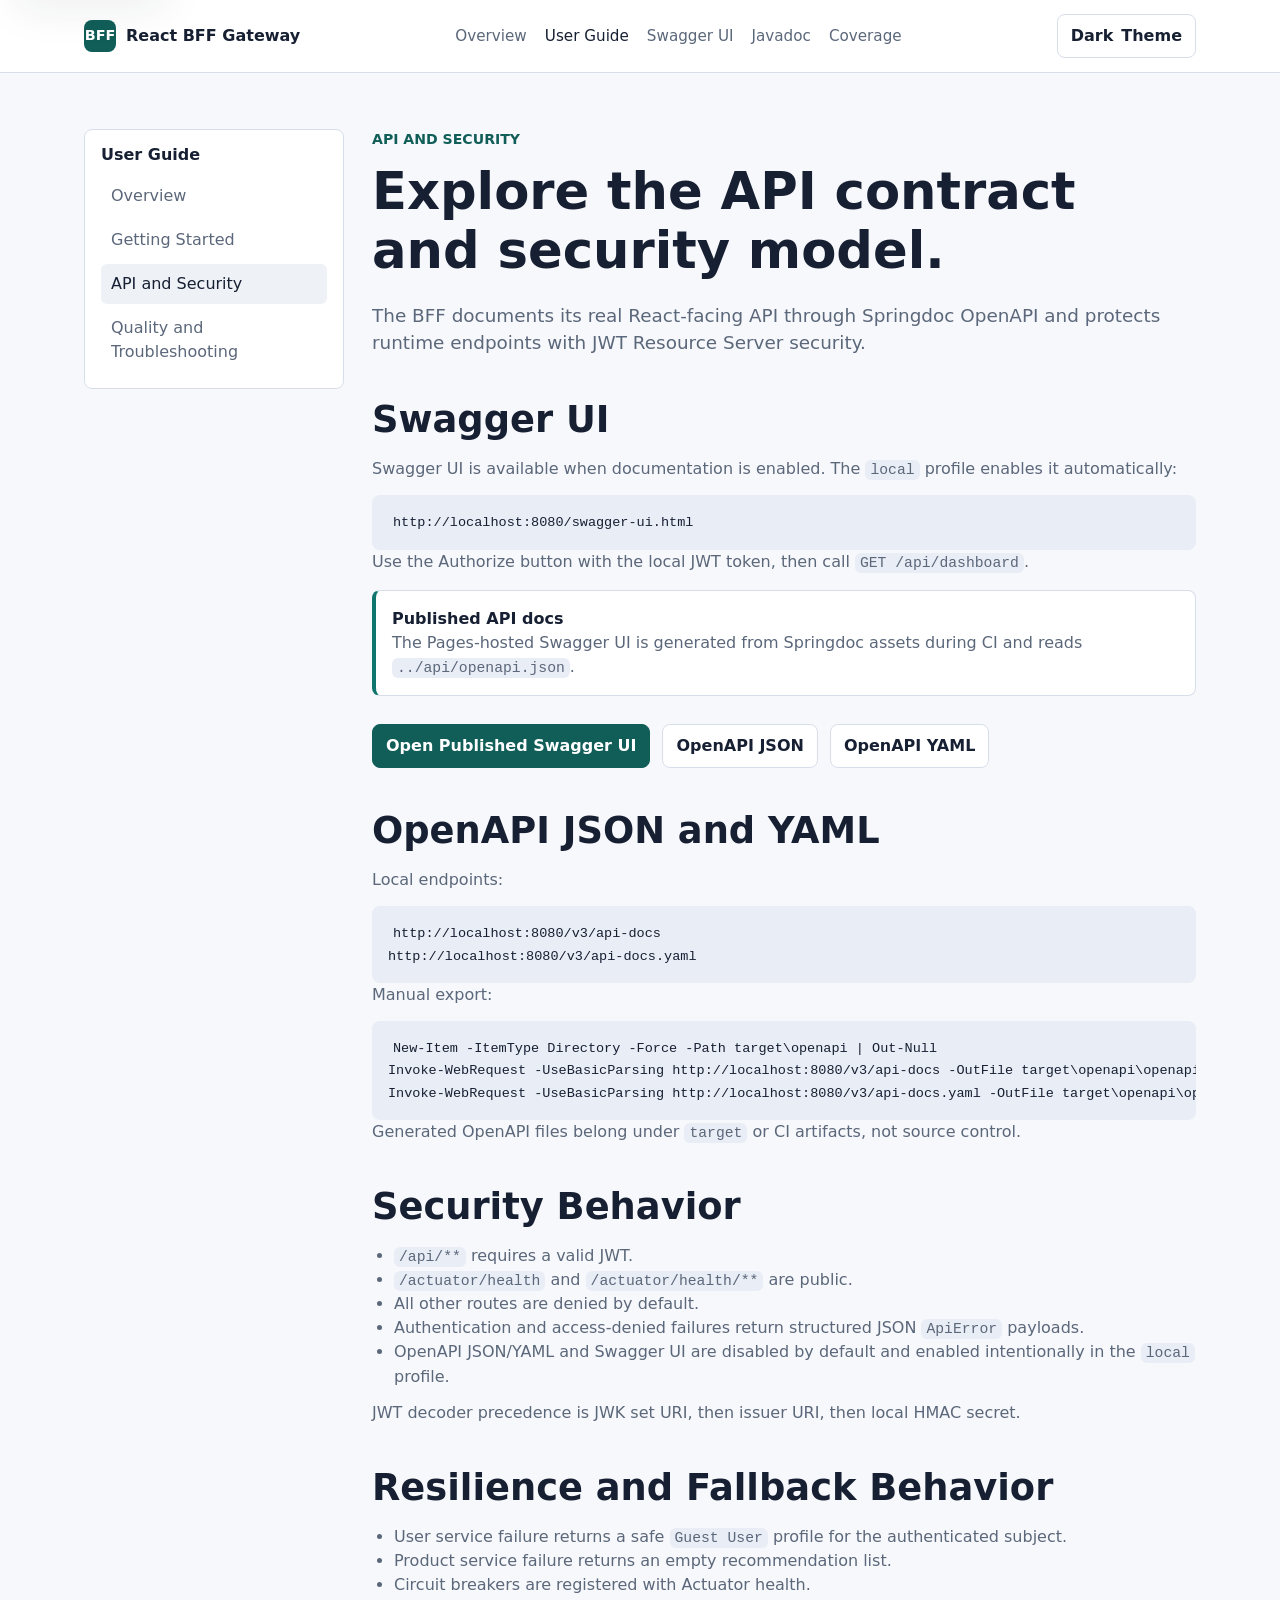
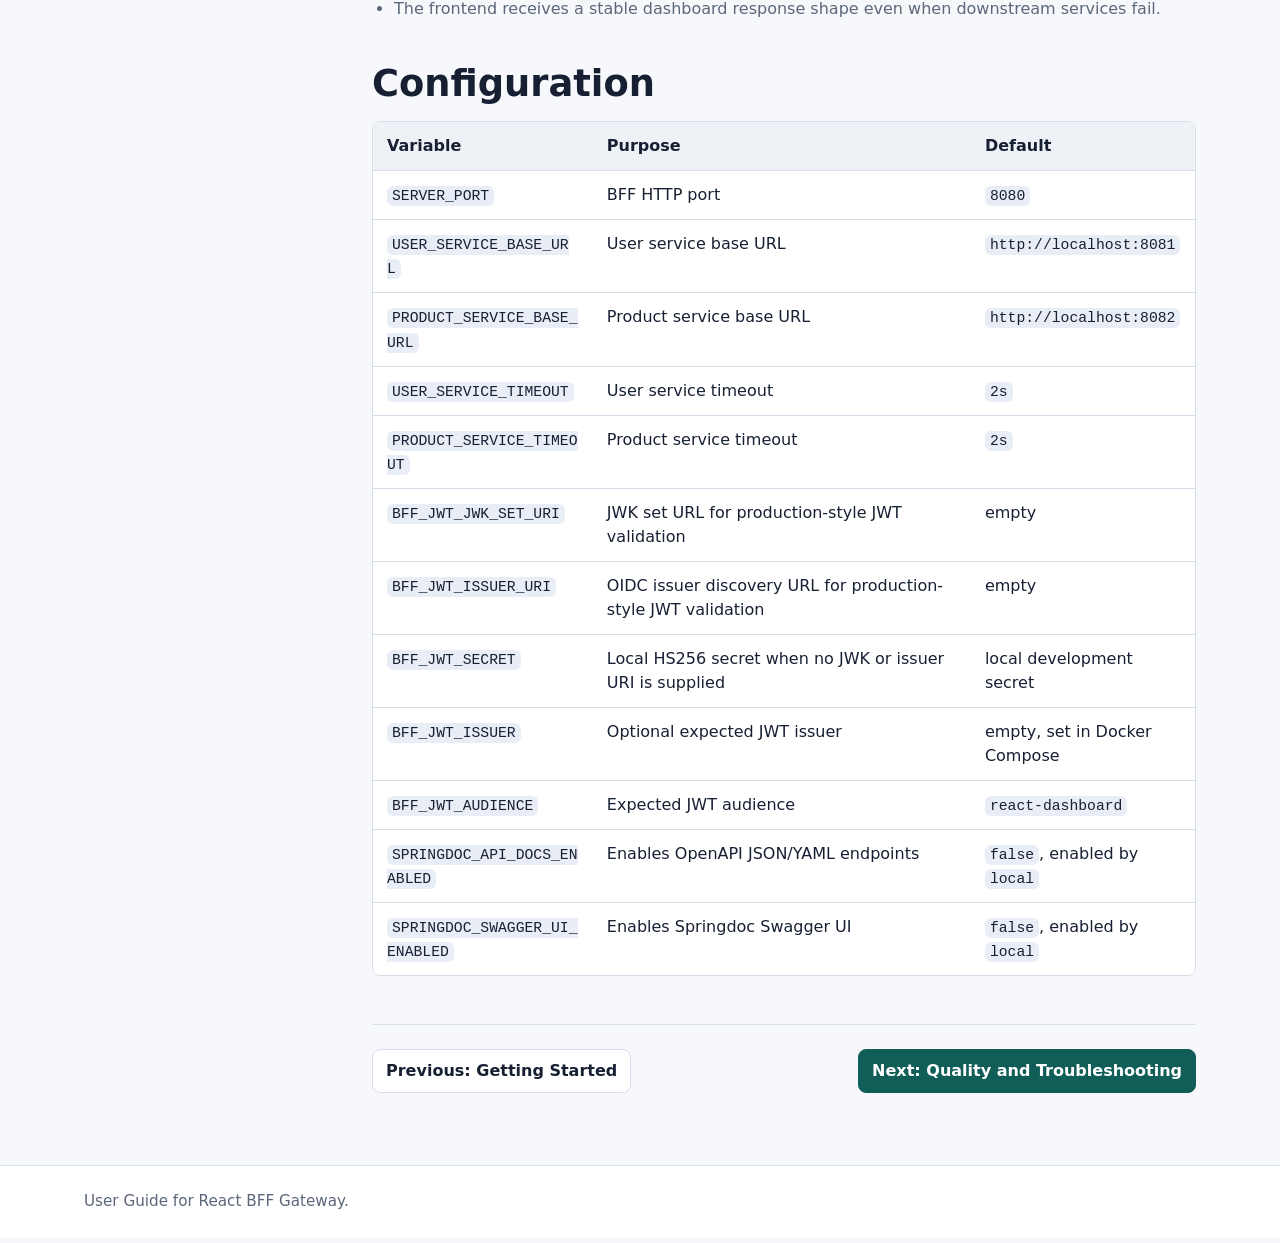
==== .github/pages/user-guide/api-and-security.html @ e6f17243 "docs: user guide" ====
<!doctype html>
<html lang="en">
<head>
  <meta charset="utf-8">
  <meta name="viewport" content="width=device-width, initial-scale=1">
  <meta name="color-scheme" content="light dark">
  <meta name="description" content="Swagger UI, OpenAPI, JWT security, configuration, and resilience behavior for React BFF Gateway.">
  <title>API and Security - React BFF Gateway</title>
  <link rel="stylesheet" href="../assets/styles.css">
  <script src="../assets/theme.js" defer></script>
</head>
<body>
  <a class="skip-link" href="#main">Skip to content</a>
  <header class="site-header">
    <nav class="nav" aria-label="Primary navigation">
      <a class="brand" href="../" aria-label="React BFF Gateway home">
        <span class="brand-mark" aria-hidden="true">BFF</span>
        <span>React BFF Gateway</span>
      </a>
      <div class="nav-links" aria-label="Primary links">
        <a href="../">Overview</a>
        <a href="./" aria-current="page">User Guide</a>
        <a href="../swagger-ui/">Swagger UI</a>
        <a href="../javadoc/">Javadoc</a>
        <a href="../coverage/">Coverage</a>
      </div>
      <div class="nav-actions">
        <button class="theme-toggle" type="button" data-theme-toggle aria-label="Switch color theme" aria-pressed="false">
          <span class="theme-icon" aria-hidden="true">Dark</span>
          <span class="theme-label">Theme</span>
        </button>
        <details class="mobile-menu">
          <summary>Menu</summary>
          <div class="mobile-panel">
            <a href="../">Overview</a>
            <a href="./">Guide Overview</a>
            <a href="./getting-started.html">Getting Started</a>
            <a href="./api-and-security.html" aria-current="page">API and Security</a>
            <a href="./quality-and-troubleshooting.html">Quality and Troubleshooting</a>
            <a href="../swagger-ui/">Swagger UI</a>
            <a href="../javadoc/">Javadoc</a>
            <a href="../coverage/">Coverage</a>
          </div>
        </details>
      </div>
    </nav>
  </header>

  <main id="main" class="page-main guide-shell">
    <aside class="guide-sidebar" aria-label="User Guide navigation">
      <h2>User Guide</h2>
      <nav class="guide-nav">
        <a href="./">Overview</a>
        <a href="./getting-started.html">Getting Started</a>
        <a href="./api-and-security.html" aria-current="page">API and Security</a>
        <a href="./quality-and-troubleshooting.html">Quality and Troubleshooting</a>
      </nav>
    </aside>

    <article class="guide-content">
      <header class="guide-header">
        <p class="eyebrow">API and Security</p>
        <h1>Explore the API contract and security model.</h1>
        <p class="lede">
          The BFF documents its real React-facing API through Springdoc OpenAPI and protects runtime endpoints with JWT Resource Server security.
        </p>
      </header>

      <section class="doc-section" aria-labelledby="swagger-title">
        <h2 id="swagger-title">Swagger UI</h2>
        <p>Swagger UI is available when documentation is enabled. The <code>local</code> profile enables it automatically:</p>
        <pre class="code-block"><code>http://localhost:8080/swagger-ui.html</code></pre>
        <p>Use the Authorize button with the local JWT token, then call <code>GET /api/dashboard</code>.</p>
        <div class="callout">
          <strong>Published API docs</strong>
          <p>The Pages-hosted Swagger UI is generated from Springdoc assets during CI and reads <code>../api/openapi.json</code>.</p>
        </div>
        <div class="actions">
          <a class="button primary" href="../swagger-ui/">Open Published Swagger UI</a>
          <a class="button" href="../api/openapi.json">OpenAPI JSON</a>
          <a class="button" href="../api/openapi.yaml">OpenAPI YAML</a>
        </div>
      </section>

      <section class="doc-section" aria-labelledby="openapi-title">
        <h2 id="openapi-title">OpenAPI JSON and YAML</h2>
        <p>Local endpoints:</p>
        <pre class="code-block"><code>http://localhost:8080/v3/api-docs
http://localhost:8080/v3/api-docs.yaml</code></pre>
        <p>Manual export:</p>
        <pre class="code-block"><code>New-Item -ItemType Directory -Force -Path target\openapi | Out-Null
Invoke-WebRequest -UseBasicParsing http://localhost:8080/v3/api-docs -OutFile target\openapi\openapi.json
Invoke-WebRequest -UseBasicParsing http://localhost:8080/v3/api-docs.yaml -OutFile target\openapi\openapi.yaml</code></pre>
        <p>Generated OpenAPI files belong under <code>target</code> or CI artifacts, not source control.</p>
      </section>

      <section class="doc-section" aria-labelledby="security-title">
        <h2 id="security-title">Security Behavior</h2>
        <ul>
          <li><code>/api/**</code> requires a valid JWT.</li>
          <li><code>/actuator/health</code> and <code>/actuator/health/**</code> are public.</li>
          <li>All other routes are denied by default.</li>
          <li>Authentication and access-denied failures return structured JSON <code>ApiError</code> payloads.</li>
          <li>OpenAPI JSON/YAML and Swagger UI are disabled by default and enabled intentionally in the <code>local</code> profile.</li>
        </ul>
        <p>JWT decoder precedence is JWK set URI, then issuer URI, then local HMAC secret.</p>
      </section>

      <section class="doc-section" aria-labelledby="resilience-title">
        <h2 id="resilience-title">Resilience and Fallback Behavior</h2>
        <ul>
          <li>User service failure returns a safe <code>Guest User</code> profile for the authenticated subject.</li>
          <li>Product service failure returns an empty recommendation list.</li>
          <li>Circuit breakers are registered with Actuator health.</li>
          <li>The frontend receives a stable dashboard response shape even when downstream services fail.</li>
        </ul>
      </section>

      <section class="doc-section" aria-labelledby="config-title">
        <h2 id="config-title">Configuration</h2>
        <div class="table-wrap">
          <table>
            <thead>
              <tr>
                <th scope="col">Variable</th>
                <th scope="col">Purpose</th>
                <th scope="col">Default</th>
              </tr>
            </thead>
            <tbody>
              <tr><td><code>SERVER_PORT</code></td><td>BFF HTTP port</td><td><code>8080</code></td></tr>
              <tr><td><code>USER_SERVICE_BASE_URL</code></td><td>User service base URL</td><td><code>http://localhost:8081</code></td></tr>
              <tr><td><code>PRODUCT_SERVICE_BASE_URL</code></td><td>Product service base URL</td><td><code>http://localhost:8082</code></td></tr>
              <tr><td><code>USER_SERVICE_TIMEOUT</code></td><td>User service timeout</td><td><code>2s</code></td></tr>
              <tr><td><code>PRODUCT_SERVICE_TIMEOUT</code></td><td>Product service timeout</td><td><code>2s</code></td></tr>
              <tr><td><code>BFF_JWT_JWK_SET_URI</code></td><td>JWK set URL for production-style JWT validation</td><td>empty</td></tr>
              <tr><td><code>BFF_JWT_ISSUER_URI</code></td><td>OIDC issuer discovery URL for production-style JWT validation</td><td>empty</td></tr>
              <tr><td><code>BFF_JWT_SECRET</code></td><td>Local HS256 secret when no JWK or issuer URI is supplied</td><td>local development secret</td></tr>
              <tr><td><code>BFF_JWT_ISSUER</code></td><td>Optional expected JWT issuer</td><td>empty, set in Docker Compose</td></tr>
              <tr><td><code>BFF_JWT_AUDIENCE</code></td><td>Expected JWT audience</td><td><code>react-dashboard</code></td></tr>
              <tr><td><code>SPRINGDOC_API_DOCS_ENABLED</code></td><td>Enables OpenAPI JSON/YAML endpoints</td><td><code>false</code>, enabled by <code>local</code></td></tr>
              <tr><td><code>SPRINGDOC_SWAGGER_UI_ENABLED</code></td><td>Enables Springdoc Swagger UI</td><td><code>false</code>, enabled by <code>local</code></td></tr>
            </tbody>
          </table>
        </div>
      </section>

      <nav class="pagination" aria-label="Guide pagination">
        <a class="button" href="./getting-started.html">Previous: Getting Started</a>
        <a class="button primary" href="./quality-and-troubleshooting.html">Next: Quality and Troubleshooting</a>
      </nav>
    </article>
  </main>

  <footer class="site-footer">
    <div class="footer-inner">
      User Guide for React BFF Gateway.
    </div>
  </footer>
</body>
</html>
---- .github/pages/assets/styles.css ----
:root {
  color-scheme: light;
  --bg: #f7f8fb;
  --surface: #ffffff;
  --surface-strong: #eef2f7;
  --text: #172033;
  --muted: #5b677a;
  --border: #d7dee9;
  --accent: #0f766e;
  --accent-strong: #115e59;
  --accent-soft: #d9f3ef;
  --code-bg: #e9edf5;
  --warning-bg: #fff7ed;
  --warning-border: #fed7aa;
  --shadow: 0 18px 44px rgba(20, 32, 51, 0.08);
  font-family: Inter, ui-sans-serif, system-ui, -apple-system, BlinkMacSystemFont, "Segoe UI", sans-serif;
  line-height: 1.5;
}

:root[data-theme="dark"] {
  color-scheme: dark;
  --bg: #0f172a;
  --surface: #172033;
  --surface-strong: #202b43;
  --text: #edf3fb;
  --muted: #abb8ca;
  --border: #33415c;
  --accent: #5eead4;
  --accent-strong: #99f6e4;
  --accent-soft: #123b3a;
  --code-bg: #25324b;
  --warning-bg: #362313;
  --warning-border: #9a5a20;
  --shadow: 0 18px 44px rgba(0, 0, 0, 0.28);
}

* {
  box-sizing: border-box;
}

@media (prefers-reduced-motion: no-preference) {
  html {
    scroll-behavior: smooth;
  }
}

body {
  margin: 0;
  color: var(--text);
  background: var(--bg);
}

a {
  color: var(--accent-strong);
  text-decoration-thickness: 0.08em;
  text-underline-offset: 0.18em;
}

a:hover {
  text-decoration-thickness: 0.14em;
}

code {
  border-radius: 6px;
  padding: 2px 5px;
  background: var(--code-bg);
  font-family: ui-monospace, SFMono-Regular, Consolas, "Liberation Mono", monospace;
  font-size: 0.92em;
}

:not(pre) > code {
  overflow-wrap: anywhere;
}

a:focus-visible,
button:focus-visible,
summary:focus-visible {
  outline: 3px solid var(--accent);
  outline-offset: 3px;
}

.skip-link {
  position: absolute;
  left: 16px;
  top: 12px;
  z-index: 20;
  transform: translateY(-150%);
  padding: 10px 14px;
  border-radius: 6px;
  color: var(--text);
  background: var(--surface);
  box-shadow: var(--shadow);
}

.skip-link:focus {
  transform: translateY(0);
}

.site-header {
  position: sticky;
  top: 0;
  z-index: 10;
  border-bottom: 1px solid var(--border);
  background: color-mix(in srgb, var(--surface) 92%, transparent);
  backdrop-filter: blur(16px);
}

.nav {
  display: flex;
  align-items: center;
  justify-content: space-between;
  gap: 20px;
  max-width: 1160px;
  margin: 0 auto;
  padding: 14px 24px;
}

.brand {
  display: inline-flex;
  align-items: center;
  gap: 10px;
  color: var(--text);
  font-weight: 700;
  text-decoration: none;
}

.brand-mark {
  display: inline-grid;
  width: 32px;
  height: 32px;
  place-items: center;
  border-radius: 8px;
  color: #ffffff;
  background: var(--accent-strong);
  font-size: 0.9rem;
}

:root[data-theme="dark"] .brand-mark {
  color: #062220;
  background: var(--accent);
}

.nav-links {
  display: flex;
  align-items: center;
  gap: 18px;
  font-size: 0.95rem;
}

.nav-links a {
  color: var(--muted);
  text-decoration: none;
}

.nav-links a:hover,
.nav-links a[aria-current="page"] {
  color: var(--text);
}

.nav-actions {
  display: inline-flex;
  align-items: center;
  gap: 10px;
}

.theme-toggle,
.mobile-menu summary,
.button {
  display: inline-flex;
  min-height: 40px;
  align-items: center;
  justify-content: center;
  border: 1px solid var(--border);
  border-radius: 8px;
  padding: 9px 13px;
  color: var(--text);
  background: var(--surface);
  cursor: pointer;
  font: inherit;
  font-weight: 650;
  text-decoration: none;
  text-align: center;
}

.theme-toggle {
  gap: 8px;
}

.mobile-menu {
  position: relative;
  display: none;
}

.mobile-menu summary {
  list-style: none;
}

.mobile-menu summary::-webkit-details-marker {
  display: none;
}

.mobile-panel {
  position: absolute;
  right: 0;
  top: calc(100% + 8px);
  display: grid;
  min-width: 220px;
  gap: 8px;
  border: 1px solid var(--border);
  border-radius: 8px;
  padding: 12px;
  background: var(--surface);
  box-shadow: var(--shadow);
}

.mobile-panel a {
  border-radius: 6px;
  padding: 9px 10px;
  color: var(--text);
  text-decoration: none;
}

.mobile-panel a:hover,
.mobile-panel a[aria-current="page"] {
  background: var(--surface-strong);
}

.page-main {
  max-width: 1160px;
  margin: 0 auto;
  padding: 56px 24px 72px;
}

.hero {
  display: grid;
  grid-template-columns: minmax(0, 1.05fr) minmax(320px, 0.95fr);
  gap: 36px;
  align-items: center;
}

.hero-content {
  min-width: 0;
}

.eyebrow {
  margin: 0 0 12px;
  color: var(--accent-strong);
  font-size: 0.88rem;
  font-weight: 700;
  text-transform: uppercase;
}

h1,
h2,
h3 {
  margin: 0;
  line-height: 1.15;
}

h1 {
  max-width: 760px;
  font-size: clamp(2.35rem, 5vw, 4.6rem);
}

h2 {
  font-size: clamp(1.55rem, 3vw, 2.3rem);
}

h3 {
  font-size: 1.08rem;
}

p {
  margin: 0;
}

.lede {
  max-width: 720px;
  margin-top: 22px;
  color: var(--muted);
  font-size: 1.15rem;
}

.actions {
  display: flex;
  flex-wrap: wrap;
  gap: 12px;
  margin-top: 28px;
}

.button.primary {
  border-color: var(--accent-strong);
  color: #ffffff;
  background: var(--accent-strong);
}

:root[data-theme="dark"] .button.primary {
  color: #062220;
  background: var(--accent);
}

.button:hover {
  border-color: var(--accent);
}

.panel,
.card,
.signal,
.doc-card {
  border: 1px solid var(--border);
  border-radius: 8px;
  background: var(--surface);
  min-width: 0;
}

.panel {
  padding: 22px;
  box-shadow: var(--shadow);
}

.signal-grid,
.card-grid {
  display: grid;
  gap: 14px;
  margin-top: 24px;
}

.signal-grid {
  grid-template-columns: repeat(3, minmax(0, 1fr));
}

.card-grid.two {
  grid-template-columns: repeat(2, minmax(0, 1fr));
}

.card-grid.three {
  grid-template-columns: repeat(3, minmax(0, 1fr));
}

.signal,
.card,
.doc-card {
  padding: 18px;
}

.signal strong,
.card strong,
.doc-card strong {
  display: block;
  margin-bottom: 6px;
}

.signal span,
.card p,
.doc-card p,
.muted {
  color: var(--muted);
}

.section {
  margin-top: 72px;
}

.section-heading {
  display: flex;
  align-items: end;
  justify-content: space-between;
  gap: 24px;
  margin-bottom: 24px;
}

.section-heading p {
  max-width: 600px;
  color: var(--muted);
}

.two-column {
  display: grid;
  grid-template-columns: minmax(0, 1fr) minmax(0, 1fr);
  gap: 18px;
}

.code-block {
  overflow-x: auto;
  max-width: 100%;
  border-radius: 8px;
  margin: 14px 0 0;
  padding: 16px;
  background: var(--code-bg);
  color: var(--text);
  font-size: 0.92rem;
  white-space: pre;
}

.diagram-wrap {
  border: 1px solid var(--border);
  border-radius: 8px;
  background: var(--surface);
  box-shadow: var(--shadow);
  overflow: hidden;
}

.architecture-svg {
  display: block;
  width: 100%;
  height: auto;
}

.architecture-mobile {
  display: none;
}

.architecture-mobile-grid {
  display: grid;
  gap: 12px;
  padding: 18px;
}

.mobile-node {
  border: 1px solid var(--border);
  border-radius: 8px;
  padding: 14px;
  background: var(--surface-strong);
}

.mobile-node strong {
  display: block;
  margin-bottom: 4px;
}

.mobile-node span {
  color: var(--muted);
  font-size: 0.94rem;
}

.mobile-connector {
  color: var(--accent-strong);
  font-weight: 800;
  text-align: center;
}

.box {
  fill: var(--surface-strong);
  stroke: var(--border);
  stroke-width: 1.4;
}

.box-accent {
  fill: var(--accent-soft);
  stroke: var(--accent);
  stroke-width: 1.6;
}

.diagram-text {
  fill: var(--text);
  font-size: 15px;
  font-weight: 700;
}

.diagram-muted {
  fill: var(--muted);
  font-size: 12px;
  font-weight: 500;
}

.arrow {
  fill: none;
  stroke: var(--accent-strong);
  stroke-width: 2.2;
  marker-end: url("#arrowhead");
}

.guide-shell {
  display: grid;
  grid-template-columns: 260px minmax(0, 1fr);
  gap: 28px;
  align-items: start;
}

.guide-sidebar {
  position: sticky;
  top: 84px;
  border: 1px solid var(--border);
  border-radius: 8px;
  padding: 16px;
  background: var(--surface);
}

.guide-sidebar h2 {
  margin-bottom: 12px;
  font-size: 1rem;
}

.guide-nav {
  display: grid;
  gap: 4px;
}

.guide-nav a {
  border-radius: 6px;
  padding: 8px 10px;
  color: var(--muted);
  text-decoration: none;
}

.guide-nav a:hover,
.guide-nav a[aria-current="page"] {
  color: var(--text);
  background: var(--surface-strong);
}

.guide-content {
  min-width: 0;
}

.guide-header {
  margin-bottom: 30px;
}

.guide-header h1 {
  font-size: clamp(2rem, 4vw, 3.4rem);
}

.guide-header .lede {
  max-width: 820px;
}

.doc-section {
  margin-top: 42px;
}

.doc-section > h2 {
  margin-bottom: 16px;
}

.doc-section > h3 {
  margin-top: 24px;
  margin-bottom: 10px;
}

.doc-section p,
.doc-section li {
  color: var(--muted);
}

.doc-section p + p,
.doc-section p + ul,
.doc-section p + ol,
.doc-section ul + p,
.doc-section ol + p {
  margin-top: 12px;
}

.doc-section ul,
.doc-section ol {
  margin: 10px 0 0;
  padding-left: 22px;
}

.callout {
  border: 1px solid var(--border);
  border-left: 4px solid var(--accent);
  border-radius: 8px;
  margin-top: 16px;
  padding: 16px;
  background: var(--surface);
}

.callout.warning {
  border-color: var(--warning-border);
  border-left-color: var(--warning-border);
  background: var(--warning-bg);
}

.table-wrap {
  overflow-x: auto;
  margin-top: 16px;
  border: 1px solid var(--border);
  border-radius: 8px;
}

table {
  width: 100%;
  min-width: 720px;
  border-collapse: collapse;
  background: var(--surface);
}

th,
td {
  border-bottom: 1px solid var(--border);
  padding: 12px 14px;
  text-align: left;
  vertical-align: top;
}

th {
  color: var(--text);
  background: var(--surface-strong);
}

tr:last-child td {
  border-bottom: 0;
}

.pagination {
  display: flex;
  justify-content: space-between;
  gap: 16px;
  margin-top: 48px;
  padding-top: 24px;
  border-top: 1px solid var(--border);
}

.site-footer {
  border-top: 1px solid var(--border);
  color: var(--muted);
  background: var(--surface);
}

.footer-inner {
  max-width: 1160px;
  margin: 0 auto;
  padding: 24px;
  font-size: 0.95rem;
}

@media (max-width: 980px) {
  .hero,
  .two-column,
  .guide-shell {
    grid-template-columns: 1fr;
  }

  .guide-sidebar {
    position: static;
  }

  .signal-grid,
  .card-grid.three {
    grid-template-columns: repeat(2, minmax(0, 1fr));
  }
}

@media (max-width: 760px) {
  .nav {
    padding: 12px 18px;
  }

  .nav-links {
    display: none;
  }

  .mobile-menu {
    display: block;
  }

  .guide-sidebar {
    display: none;
  }

  .page-main {
    padding: 38px 18px 56px;
  }

  .signal-grid,
  .card-grid.two,
  .card-grid.three {
    grid-template-columns: 1fr;
  }

  .section-heading,
  .pagination {
    display: grid;
  }

  .architecture-svg {
    display: none;
  }

  .architecture-mobile {
    display: block;
  }

  .theme-toggle {
    min-width: 44px;
  }

  .theme-label {
    position: absolute;
    width: 1px;
    height: 1px;
    overflow: hidden;
    clip: rect(0, 0, 0, 0);
  }
}
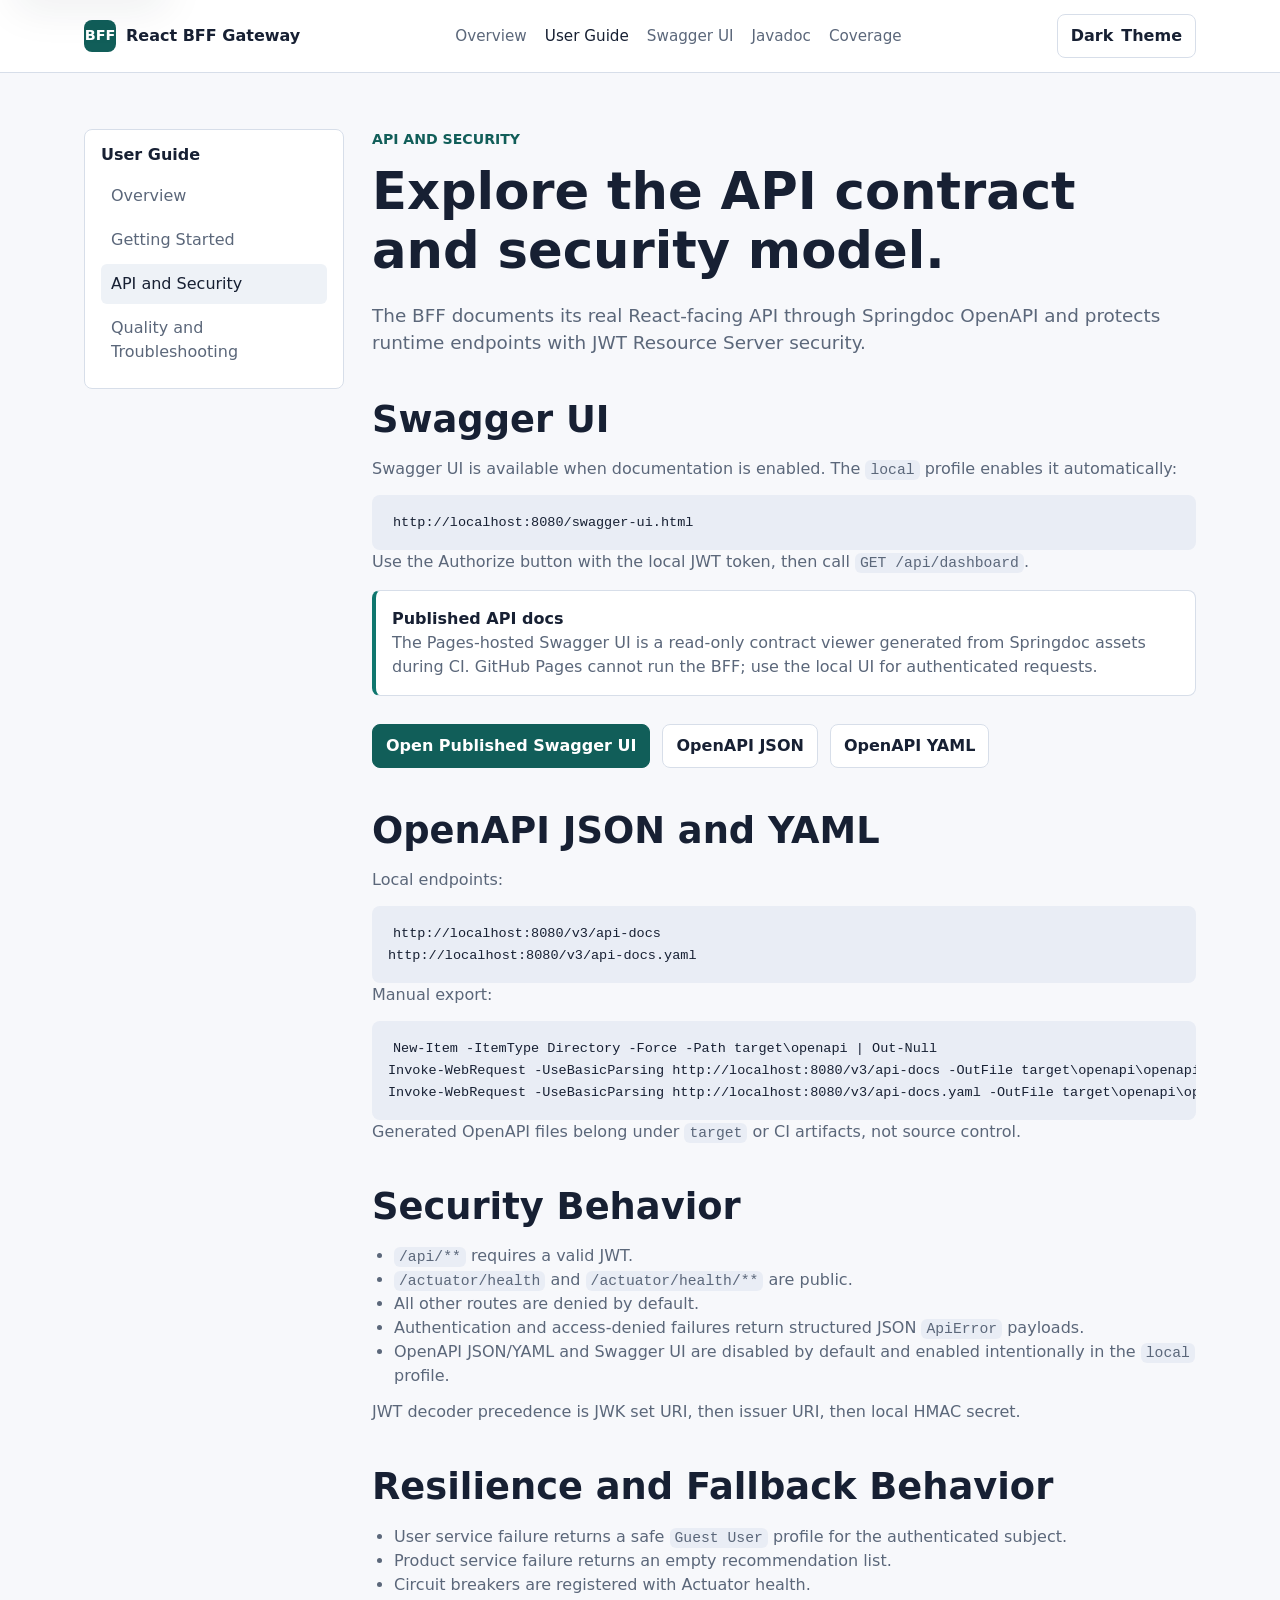
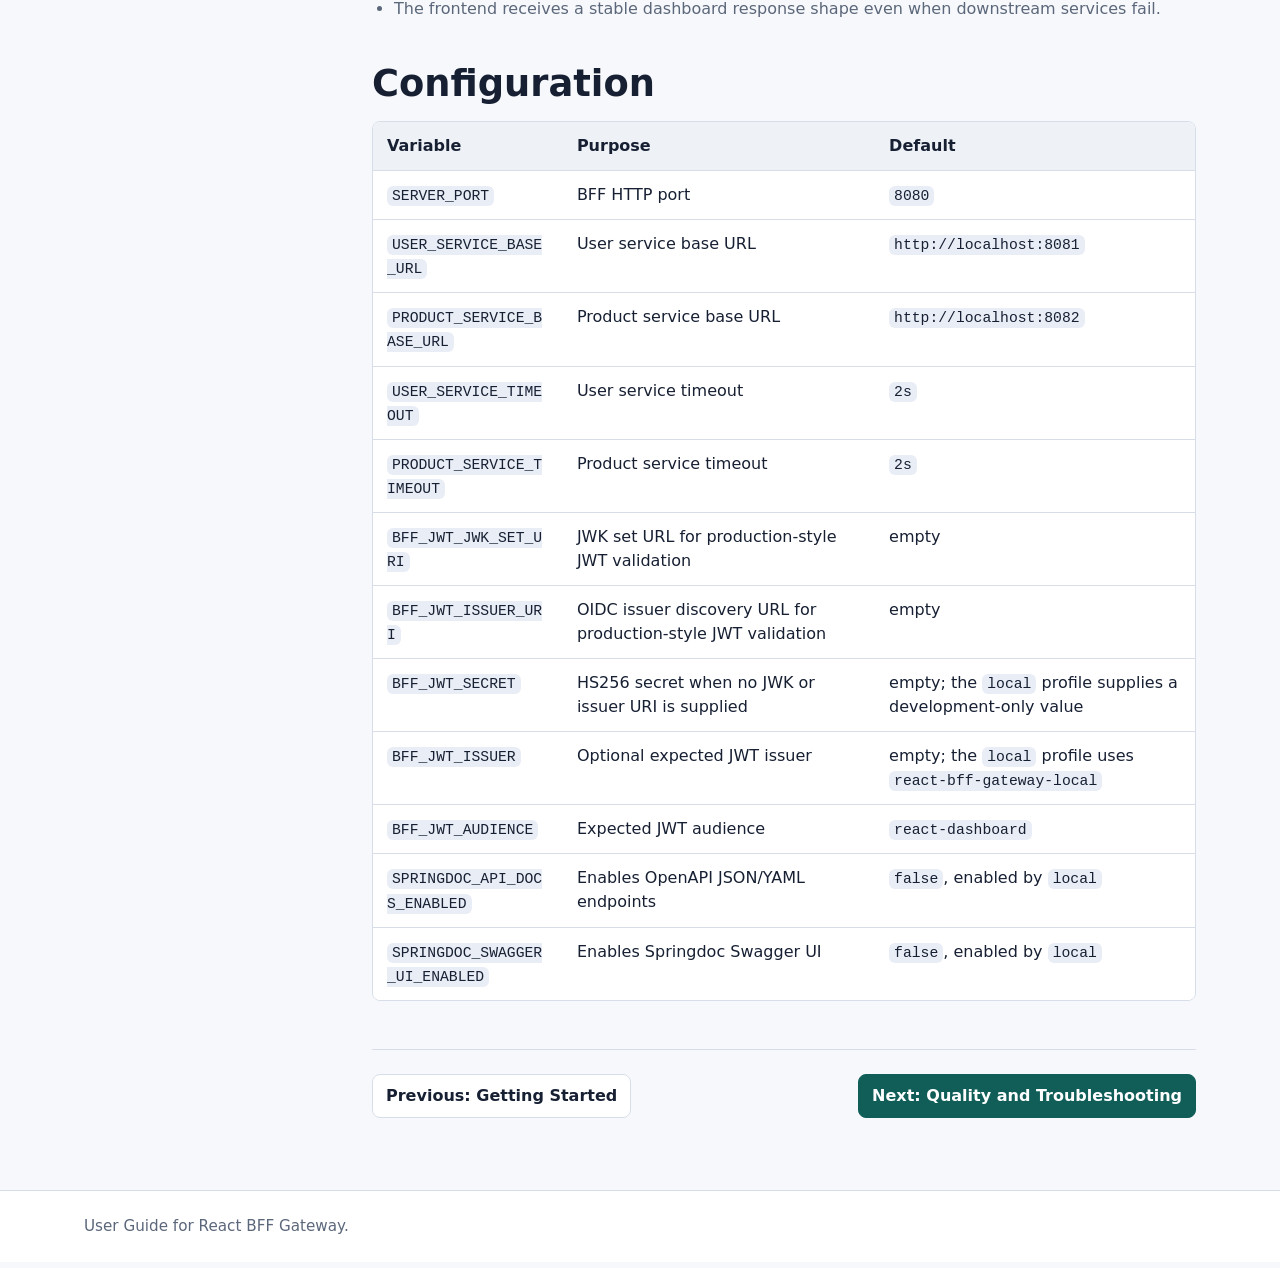
==== commit b5bf34db: "refactore: code" ====
--- a/.github/pages/user-guide/api-and-security.html
+++ b/.github/pages/user-guide/api-and-security.html
@@ -73,7 +73,7 @@
         <p>Use the Authorize button with the local JWT token, then call <code>GET /api/dashboard</code>.</p>
         <div class="callout">
           <strong>Published API docs</strong>
-          <p>The Pages-hosted Swagger UI is generated from Springdoc assets during CI and reads <code>../api/openapi.json</code>.</p>
+          <p>The Pages-hosted Swagger UI is a read-only contract viewer generated from Springdoc assets during CI. GitHub Pages cannot run the BFF; use the local UI for authenticated requests.</p>
         </div>
         <div class="actions">
           <a class="button primary" href="../swagger-ui/">Open Published Swagger UI</a>
@@ -135,8 +135,8 @@
               <tr><td><code>PRODUCT_SERVICE_TIMEOUT</code></td><td>Product service timeout</td><td><code>2s</code></td></tr>
               <tr><td><code>BFF_JWT_JWK_SET_URI</code></td><td>JWK set URL for production-style JWT validation</td><td>empty</td></tr>
               <tr><td><code>BFF_JWT_ISSUER_URI</code></td><td>OIDC issuer discovery URL for production-style JWT validation</td><td>empty</td></tr>
-              <tr><td><code>BFF_JWT_SECRET</code></td><td>Local HS256 secret when no JWK or issuer URI is supplied</td><td>local development secret</td></tr>
-              <tr><td><code>BFF_JWT_ISSUER</code></td><td>Optional expected JWT issuer</td><td>empty, set in Docker Compose</td></tr>
+              <tr><td><code>BFF_JWT_SECRET</code></td><td>HS256 secret when no JWK or issuer URI is supplied</td><td>empty; the <code>local</code> profile supplies a development-only value</td></tr>
+              <tr><td><code>BFF_JWT_ISSUER</code></td><td>Optional expected JWT issuer</td><td>empty; the <code>local</code> profile uses <code>react-bff-gateway-local</code></td></tr>
               <tr><td><code>BFF_JWT_AUDIENCE</code></td><td>Expected JWT audience</td><td><code>react-dashboard</code></td></tr>
               <tr><td><code>SPRINGDOC_API_DOCS_ENABLED</code></td><td>Enables OpenAPI JSON/YAML endpoints</td><td><code>false</code>, enabled by <code>local</code></td></tr>
               <tr><td><code>SPRINGDOC_SWAGGER_UI_ENABLED</code></td><td>Enables Springdoc Swagger UI</td><td><code>false</code>, enabled by <code>local</code></td></tr>
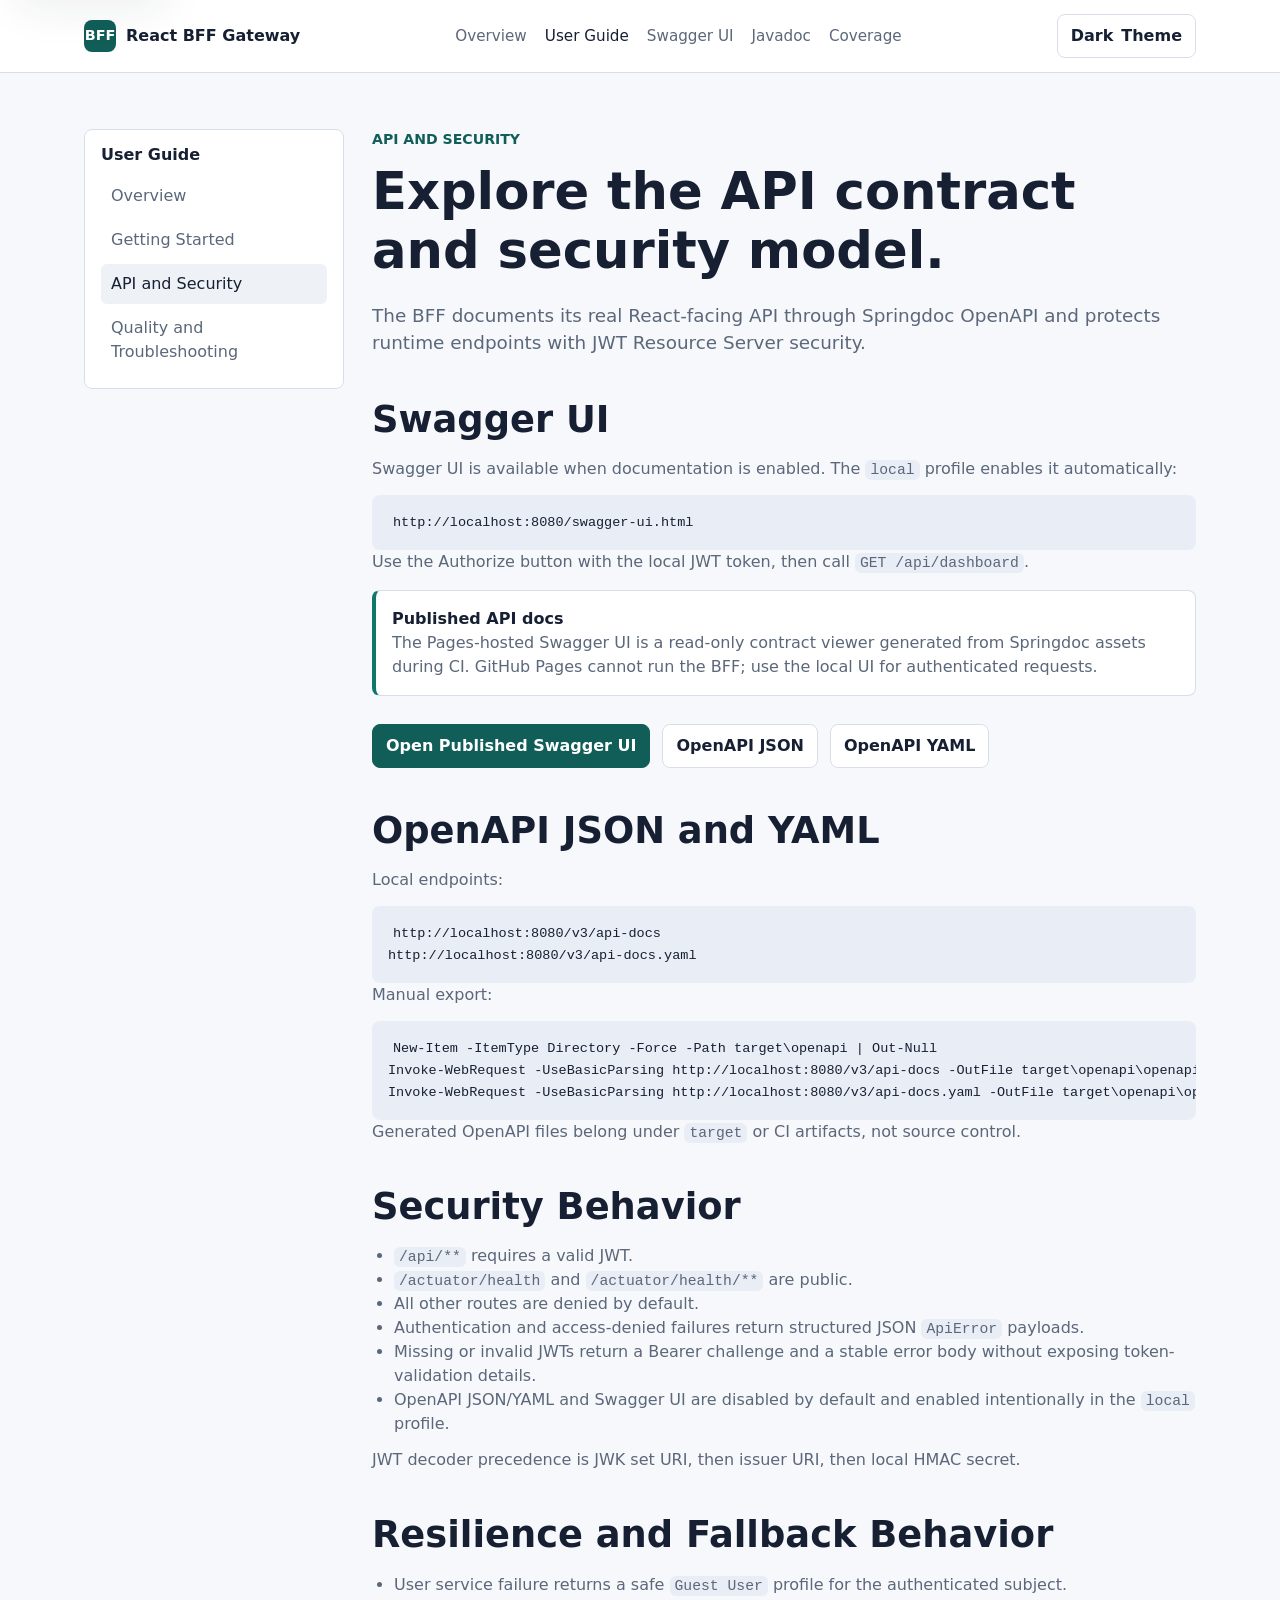
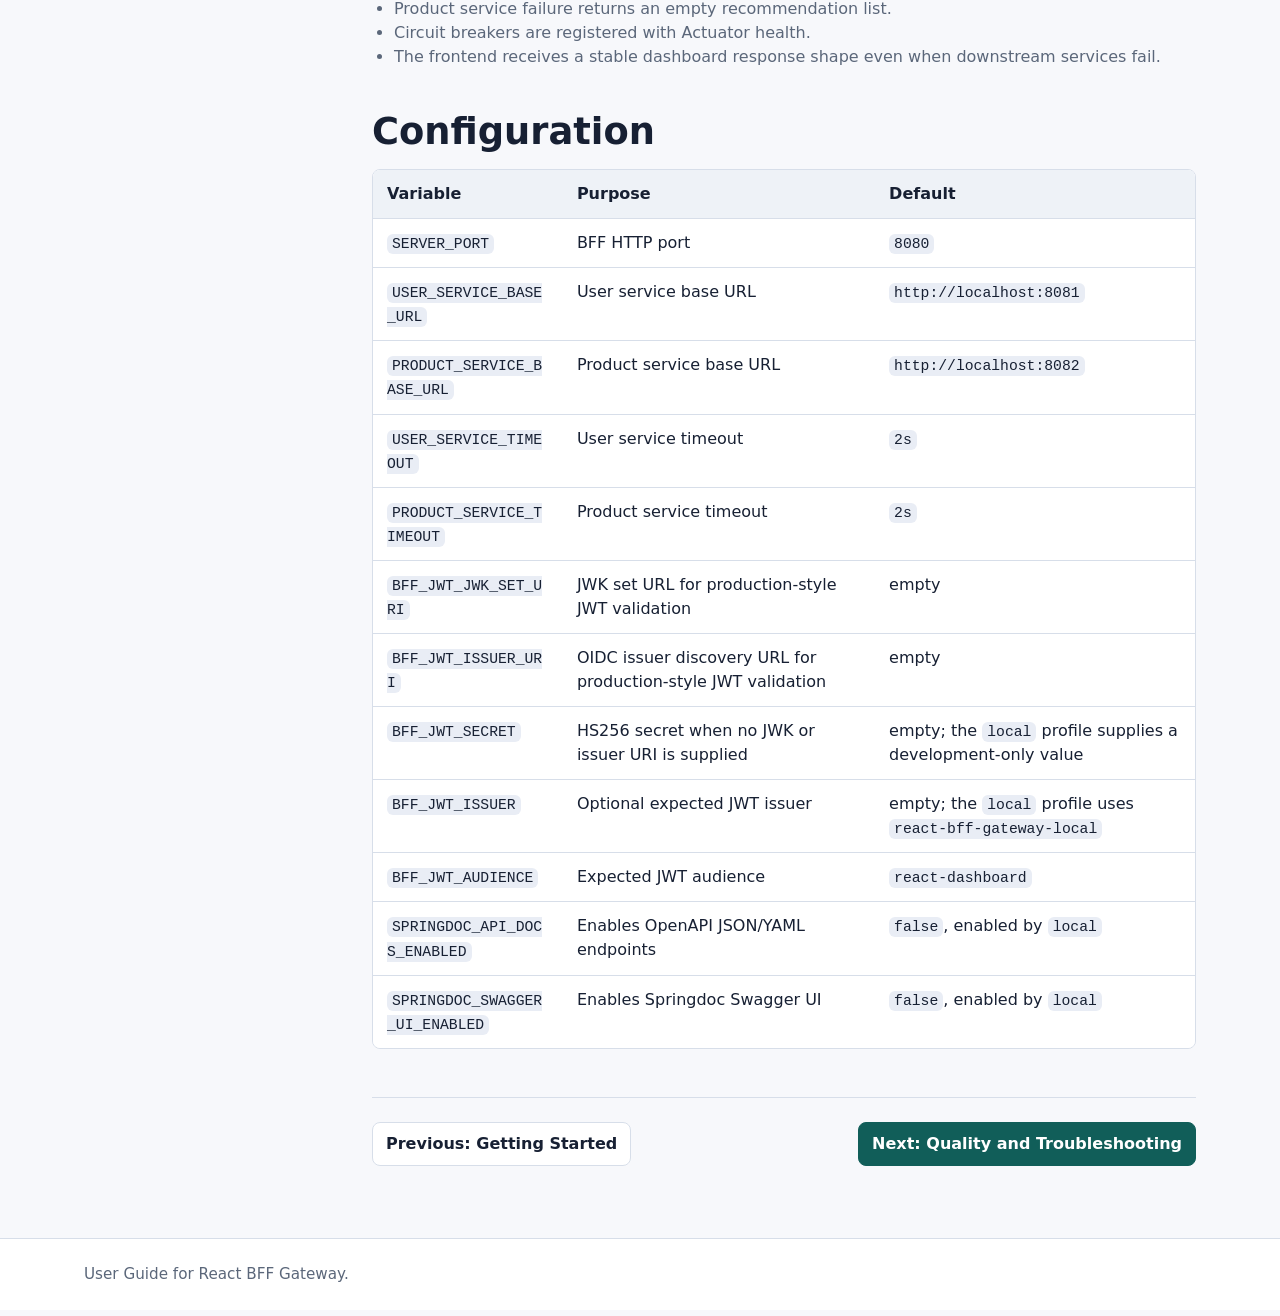
==== commit 407a6702: "fix: harden JWT errors and improve Pages navigation" ====
--- a/.github/pages/user-guide/api-and-security.html
+++ b/.github/pages/user-guide/api-and-security.html
@@ -101,6 +101,7 @@
           <li><code>/actuator/health</code> and <code>/actuator/health/**</code> are public.</li>
           <li>All other routes are denied by default.</li>
           <li>Authentication and access-denied failures return structured JSON <code>ApiError</code> payloads.</li>
+          <li>Missing or invalid JWTs return a Bearer challenge and a stable error body without exposing token-validation details.</li>
           <li>OpenAPI JSON/YAML and Swagger UI are disabled by default and enabled intentionally in the <code>local</code> profile.</li>
         </ul>
         <p>JWT decoder precedence is JWK set URI, then issuer URI, then local HMAC secret.</p>
--- a/.github/pages/assets/styles.css
+++ b/.github/pages/assets/styles.css
@@ -359,6 +359,7 @@
 
 .section {
   margin-top: 72px;
+  scroll-margin-top: 96px;
 }
 
 .section-heading {
